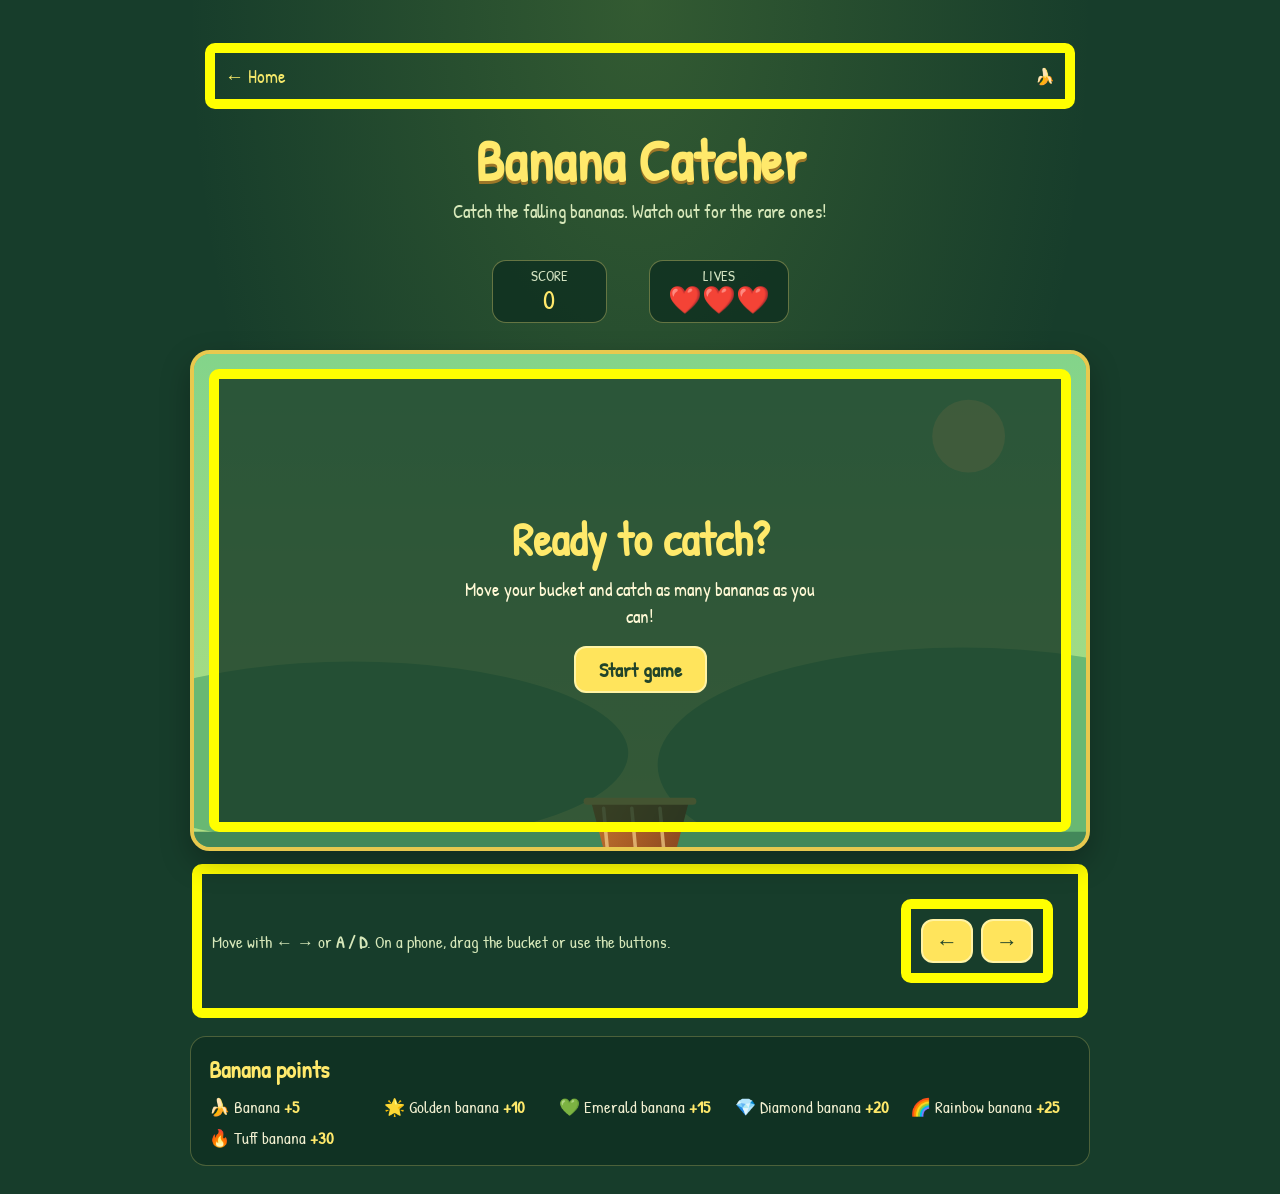
==== banana_games.html @ b711241d "made a banana game" ====
<!DOCTYPE html>
<html lang="en">

<head>
    <meta charset="UTF-8">
    <meta name="viewport" content="width=device-width, initial-scale=1.0">
    <title>Banana Catcher - Bananapedia</title>
    <link rel="stylesheet" href="bananas.css">
    <link rel="preconnect" href="https://fonts.googleapis.com">
    <link rel="preconnect" href="https://fonts.gstatic.com" crossorigin>
    <link href="https://fonts.googleapis.com/css2?family=Patrick+Hand&display=swap" rel="stylesheet">
    <style>
        body.game-page {
            min-height: 100vh;
            box-sizing: border-box;
            margin: 0;
            padding: 28px 20px;
            border: 0;
            border-radius: 0;
            background:
                radial-gradient(ellipse at 50% 0, rgba(151, 196, 74, .22), transparent 50%),
                #173d2b;
            color: #fff9d6;
            font-family: "Patrick Hand", cursive;
        }

        .game-page *,
        .game-page *::before,
        .game-page *::after {
            box-sizing: border-box;
        }

        .game-page .game-shell {
            width: min(100%, 900px);
            margin: 0 auto;
        }

        .game-page .topline {
            display: flex;
            align-items: center;
            justify-content: space-between;
            gap: 16px;
            margin-bottom: 22px;
        }

        .game-page .home-link {
            color: #f5e86a;
            font-size: 19px;
            text-decoration: none;
        }

        .game-page .home-link:hover {
            color: #fff6a2;
            text-decoration: underline;
        }

        .game-page h1 {
            margin: 0;
            color: #ffe96b;
            font-size: clamp(36px, 7vw, 58px);
            line-height: 1;
            text-align: center;
            text-decoration: none;
            text-shadow: 0 3px 0 #9c7628;
        }

        .game-page .subtitle {
            width: auto;
            margin: 9px 0 20px;
            color: #d7e8ba;
            font-size: 19px;
            text-align: center;
        }

        .game-page .scoreboard {
            display: flex;
            justify-content: center;
            flex-wrap: wrap;
            gap: 12px;
            margin-bottom: 12px;
        }

        .game-page .score-card {
            min-width: 115px;
            padding: 7px 18px;
            border: 1px solid rgba(255, 237, 129, .35);
            border-radius: 14px;
            background: rgba(13, 45, 31, .75);
            text-align: center;
        }

        .game-page .score-label {
            display: block;
            color: #d4e4c2;
            font-size: 15px;
            line-height: 1.1;
        }

        .game-page .score-value {
            display: block;
            color: #ffe96b;
            font-size: 27px;
            line-height: 1.15;
        }

        .game-page .stage {
            position: relative;
            overflow: hidden;
            border: 4px solid #e8c94e;
            border-radius: 20px;
            background: #75bf72;
            box-shadow: 0 12px 30px rgba(0, 0, 0, .28);
        }

        .game-page canvas {
            display: block;
            width: 100%;
            aspect-ratio: 760 / 420;
            touch-action: none;
        }

        .game-page .overlay {
            position: absolute;
            inset: 0;
            display: grid;
            place-content: center;
            justify-items: center;
            padding: 20px;
            background: rgba(16, 49, 33, .77);
            text-align: center;
        }

        .game-page .overlay[hidden] {
            display: none;
        }

        .game-page .overlay h2 {
            margin: 0 0 6px;
            color: #ffe96b;
            font-size: clamp(30px, 6vw, 46px);
            text-decoration: none;
        }

        .game-page .overlay p {
            width: auto;
            max-width: 380px;
            margin: 0 0 17px;
            color: #fff9d6;
            font-size: 19px;
        }

        .game-page button {
            width: auto;
            min-height: 44px;
            height: auto;
            margin: 0;
            padding: 8px 23px;
            border: 2px solid #fff3a4;
            border-radius: 12px;
            background: #ffe45c;
            color: #21442a;
            font: inherit;
            font-size: 20px;
            font-weight: bold;
            transition: transform .12s, background-color .12s;
        }

        .game-page button:hover {
            width: auto;
            height: auto;
            background: #fff092;
            transform: translateY(-2px);
            cursor: pointer;
        }

        .game-page button:focus-visible,
        .game-page a:focus-visible {
            outline: 3px solid #fff;
            outline-offset: 3px;
        }

        .game-page .controls {
            display: flex;
            align-items: center;
            justify-content: space-between;
            gap: 12px;
            margin: 13px 2px 18px;
            color: #d7e8ba;
            font-size: 17px;
        }

        .game-page .touch-controls {
            display: flex;
            gap: 8px;
        }

        .game-page .touch-controls button {
            min-width: 48px;
            padding: 5px 13px;
            font-size: 22px;
        }

        .game-page .legend {
            padding: 16px 18px;
            border: 1px solid rgba(255, 237, 129, .25);
            border-radius: 16px;
            background: rgba(13, 45, 31, .65);
        }

        .game-page .legend h2 {
            margin: 0 0 10px;
            color: #ffe96b;
            font-size: 24px;
            text-decoration: none;
        }

        .game-page .banana-list {
            display: grid;
            grid-template-columns: repeat(auto-fit, minmax(135px, 1fr));
            gap: 8px 14px;
            margin: 0;
            padding: 0;
            list-style: none;
        }

        .game-page .banana-list li {
            color: #f2f0d1;
            font-size: 17px;
        }

        .game-page .banana-list strong {
            color: #ffe96b;
        }

        @media (max-width: 520px) {
            body.game-page {
                padding: 20px 12px;
            }

            .game-page .topline {
                margin-bottom: 18px;
            }

            .game-page .home-link {
                font-size: 16px;
            }

            .game-page .controls {
                align-items: flex-start;
                font-size: 15px;
            }

            .game-page .touch-controls {
                flex-shrink: 0;
            }
        }
    </style>
</head>

<body class="game-page">
    <main class="game-shell">
        <div class="topline">
            <a class="home-link" href="index.html">&larr; Home</a>
            <span aria-hidden="true">🍌</span>
        </div>
        <h1>Banana Catcher</h1>
        <p class="subtitle">Catch the falling bananas. Watch out for the rare ones!</p>

        <section class="scoreboard" aria-label="Game stats">
            <div class="score-card">
                <span class="score-label">SCORE</span>
                <span class="score-value" id="score" aria-live="polite">0</span>
            </div>
            <div class="score-card">
                <span class="score-label">LIVES</span>
                <span class="score-value" id="lives" aria-live="polite">❤️❤️❤️</span>
            </div>
        </section>

        <section class="stage" aria-label="Banana catching game">
            <canvas id="game-canvas" width="760" height="420" aria-label="Game field. Move the bucket to catch falling bananas."></canvas>
            <div class="overlay" id="overlay">
                <h2 id="overlay-title">Ready to catch?</h2>
                <p id="overlay-message">Move your bucket and catch as many bananas as you can!</p>
                <button id="start-button" type="button">Start game</button>
            </div>
        </section>

        <div class="controls">
            <span>Move with <strong>&larr; &rarr;</strong> or <strong>A / D</strong>. On a phone, drag the bucket or use the buttons.</span>
            <div class="touch-controls" aria-label="Touch controls">
                <button id="left-button" type="button" aria-label="Move bucket left">&larr;</button>
                <button id="right-button" type="button" aria-label="Move bucket right">&rarr;</button>
            </div>
        </div>

        <section class="legend" aria-labelledby="banana-values-heading">
            <h2 id="banana-values-heading">Banana points</h2>
            <ul class="banana-list">
                <li>🍌 Banana <strong>+5</strong></li>
                <li>🌟 Golden banana <strong>+10</strong></li>
                <li>💚 Emerald banana <strong>+15</strong></li>
                <li>💎 Diamond banana <strong>+20</strong></li>
                <li>🌈 Rainbow banana <strong>+25</strong></li>
                <li>🔥 Tuff banana <strong>+30</strong></li>
            </ul>
        </section>
    </main>

    <script>
        (() => {
            const canvas = document.getElementById("game-canvas");
            const ctx = canvas.getContext("2d");
            const scoreDisplay = document.getElementById("score");
            const livesDisplay = document.getElementById("lives");
            const overlay = document.getElementById("overlay");
            const overlayTitle = document.getElementById("overlay-title");
            const overlayMessage = document.getElementById("overlay-message");
            const startButton = document.getElementById("start-button");
            const width = 760;
            const height = 420;
            const basket = { x: width / 2, y: height - 46, width: 100, height: 48, speed: 440 };
            const bananaTypes = [
                { name: "Banana", points: 5, color: "#ffe45c", chance: 58, emoji: "🍌" },
                { name: "Golden", points: 10, color: "#ffbf24", chance: 13, emoji: "🍌" },
                { name: "Emerald", points: 15, color: "#54e58a", chance: 10, emoji: "🍌" },
                { name: "Diamond", points: 20, color: "#76e5ff", chance: 8, emoji: "🍌" },
                { name: "Rainbow", points: 25, color: "#e795ff", chance: 7, emoji: "🍌" },
                { name: "Tuff", points: 30, color: "#ff795e", chance: 4, emoji: "🍌" }
            ];
            let bananas = [];
            let score = 0;
            let lives = 3;
            let state = "ready";
            let lastTime = 0;
            let spawnTimer = 0;
            let elapsed = 0;
            let moveDirection = 0;
            let pointerIsDown = false;

            function resizeCanvas() {
                const rect = canvas.getBoundingClientRect();
                const pixelRatio = window.devicePixelRatio || 1;
                canvas.width = Math.round(rect.width * pixelRatio);
                canvas.height = Math.round(rect.height * pixelRatio);
                ctx.setTransform(canvas.width / width, 0, 0, canvas.height / height, 0, 0);
                draw();
            }

            function chooseBananaType() {
                const roll = Math.random() * 100;
                let total = 0;
                for (const type of bananaTypes) {
                    total += type.chance;
                    if (roll < total) return type;
                }
                return bananaTypes[0];
            }

            function spawnBanana() {
                const type = chooseBananaType();
                bananas.push({
                    x: 28 + Math.random() * (width - 56),
                    y: -25,
                    speed: 125 + Math.random() * 35 + Math.min(elapsed * 2.2, 145),
                    type
                });
            }

            function setScore(value) {
                score = value;
                scoreDisplay.textContent = score;
            }

            function setLives(value) {
                lives = value;
                livesDisplay.textContent = "❤️".repeat(lives) + "🖤".repeat(3 - lives);
            }

            function startGame() {
                bananas = [];
                elapsed = 0;
                spawnTimer = 0;
                moveDirection = 0;
                basket.x = width / 2;
                setScore(0);
                setLives(3);
                state = "playing";
                overlay.hidden = true;
                lastTime = performance.now();
            }

            function endGame() {
                state = "over";
                overlayTitle.textContent = "Game over!";
                overlayMessage.textContent = `You scored ${score} points. Ready for another round?`;
                startButton.textContent = "Play again";
                overlay.hidden = false;
            }

            function moveBasketTo(clientX) {
                const rect = canvas.getBoundingClientRect();
                basket.x = Math.max(basket.width / 2, Math.min(width - basket.width / 2,
                    ((clientX - rect.left) / rect.width) * width));
            }

            function drawBackground() {
                const sky = ctx.createLinearGradient(0, 0, 0, height);
                sky.addColorStop(0, "#83d48a");
                sky.addColorStop(1, "#b2df83");
                ctx.fillStyle = sky;
                ctx.fillRect(0, 0, width, height);

                ctx.fillStyle = "rgba(255, 244, 154, .7)";
                ctx.beginPath();
                ctx.arc(660, 70, 31, 0, Math.PI * 2);
                ctx.fill();

                ctx.fillStyle = "#69b873";
                ctx.beginPath();
                ctx.ellipse(135, 340, 235, 78, 0, 0, Math.PI * 2);
                ctx.ellipse(655, 350, 260, 100, 0, 0, Math.PI * 2);
                ctx.fill();

                ctx.fillStyle = "#43885a";
                ctx.fillRect(0, height - 13, width, 13);
            }

            function drawBanana(banana) {
                const { type, x, y } = banana;
                ctx.save();
                ctx.shadowColor = type.color;
                ctx.shadowBlur = type.name === "Banana" ? 0 : 17;
                ctx.font = "36px 'Apple Color Emoji', 'Segoe UI Emoji', sans-serif";
                ctx.textAlign = "center";
                ctx.textBaseline = "middle";
                ctx.fillText(type.emoji, x, y);
                ctx.restore();

                if (type.name !== "Banana") {
                    ctx.font = "bold 11px 'Patrick Hand', sans-serif";
                    ctx.textAlign = "center";
                    ctx.textBaseline = "middle";
                    const labelWidth = type.name.length * 7 + 12;
                    ctx.fillStyle = "rgba(25, 55, 37, .82)";
                    ctx.beginPath();
                    ctx.roundRect(x - labelWidth / 2, y + 20, labelWidth, 17, 7);
                    ctx.fill();
                    ctx.fillStyle = type.color;
                    ctx.fillText(type.name, x, y + 28);
                }
            }

            function drawBasket() {
                const x = basket.x;
                const y = basket.y;
                const left = x - basket.width / 2;
                const right = x + basket.width / 2;
                const body = ctx.createLinearGradient(left, y, right, y + basket.height);
                body.addColorStop(0, "#c77b32");
                body.addColorStop(.5, "#a95d26");
                body.addColorStop(1, "#80421f");

                ctx.fillStyle = body;
                ctx.beginPath();
                ctx.moveTo(left + 8, y + 6);
                ctx.lineTo(right - 8, y + 6);
                ctx.lineTo(right - 19, y + basket.height);
                ctx.lineTo(left + 19, y + basket.height);
                ctx.closePath();
                ctx.fill();

                ctx.strokeStyle = "#f3ca69";
                ctx.lineWidth = 6;
                ctx.lineCap = "round";
                ctx.beginPath();
                ctx.moveTo(left + 5, y + 7);
                ctx.lineTo(right - 5, y + 7);
                ctx.stroke();

                ctx.strokeStyle = "rgba(255, 224, 153, .62)";
                ctx.lineWidth = 3;
                for (let stripe = -1; stripe <= 1; stripe++) {
                    const stripeX = x + stripe * 24;
                    ctx.beginPath();
                    ctx.moveTo(stripeX - 7, y + 13);
                    ctx.lineTo(stripeX - 4, y + basket.height - 2);
                    ctx.stroke();
                }
            }

            function draw() {
                if (!ctx) return;
                ctx.clearRect(0, 0, width, height);
                drawBackground();
                bananas.forEach(drawBanana);
                drawBasket();
            }

            function update(delta) {
                if (state !== "playing") return;
                elapsed += delta;
                basket.x += moveDirection * basket.speed * delta;
                basket.x = Math.max(basket.width / 2, Math.min(width - basket.width / 2, basket.x));

                spawnTimer += delta;
                const spawnInterval = Math.max(.38, .92 - elapsed * .008);
                while (spawnTimer >= spawnInterval) {
                    spawnTimer -= spawnInterval;
                    spawnBanana();
                }

                for (let index = bananas.length - 1; index >= 0; index--) {
                    const banana = bananas[index];
                    banana.y += banana.speed * delta;

                    const basketTop = basket.y + 4;
                    if (banana.y >= basketTop && banana.y <= basket.y + basket.height
                        && Math.abs(banana.x - basket.x) < basket.width / 2 + 5) {
                        setScore(score + banana.type.points);
                        bananas.splice(index, 1);
                    } else if (banana.y > height + 24) {
                        bananas.splice(index, 1);
                        setLives(lives - 1);
                        if (lives === 0) {
                            endGame();
                            break;
                        }
                    }
                }
            }

            function frame(timestamp) {
                const delta = Math.min((timestamp - lastTime) / 1000, .05);
                lastTime = timestamp;
                update(delta);
                draw();
                requestAnimationFrame(frame);
            }

            startButton.addEventListener("click", startGame);
            canvas.addEventListener("pointerdown", event => {
                pointerIsDown = true;
                canvas.setPointerCapture(event.pointerId);
                moveBasketTo(event.clientX);
            });
            canvas.addEventListener("pointermove", event => {
                if (pointerIsDown) moveBasketTo(event.clientX);
            });
            canvas.addEventListener("pointerup", () => { pointerIsDown = false; });
            canvas.addEventListener("pointercancel", () => { pointerIsDown = false; });

            document.addEventListener("keydown", event => {
                if (event.key === "ArrowLeft" || event.key.toLowerCase() === "a") {
                    moveDirection = -1;
                    if (event.key.startsWith("Arrow")) event.preventDefault();
                } else if (event.key === "ArrowRight" || event.key.toLowerCase() === "d") {
                    moveDirection = 1;
                    if (event.key.startsWith("Arrow")) event.preventDefault();
                }
            });
            document.addEventListener("keyup", event => {
                if ((event.key === "ArrowLeft" || event.key.toLowerCase() === "a") && moveDirection < 0) {
                    moveDirection = 0;
                } else if ((event.key === "ArrowRight" || event.key.toLowerCase() === "d") && moveDirection > 0) {
                    moveDirection = 0;
                }
            });

            function pressDirection(direction) {
                moveDirection = direction;
            }

            document.getElementById("left-button").addEventListener("pointerdown", event => {
                event.preventDefault();
                pressDirection(-1);
            });
            document.getElementById("right-button").addEventListener("pointerdown", event => {
                event.preventDefault();
                pressDirection(1);
            });
            document.addEventListener("pointerup", () => { moveDirection = 0; });
            document.addEventListener("pointercancel", () => { moveDirection = 0; });

            window.addEventListener("resize", resizeCanvas);
            resizeCanvas();
            requestAnimationFrame(frame);
        })();
    </script>
</body>

</html>
---- bananas.css ----
body {
    background-color: #2C5F34;
    margin: 0px;
    padding: 10px;
    border: 30px solid rgb(226, 226, 12);
    border-radius: 20px;
    font-family: "Patrick Hand", "cursive";
}

h1 {
    color: yellow;
    text-decoration: underline;
    margin-left: 15px;

}

h2 {
    color: rgb(226, 226, 12);
    text-decoration: underline;
    
}

h3 {
    color: rgb(214, 214, 80);
    text-decoration: underline;
}

h4 {
    color: rgb(197, 197, 22);
    text-decoration: underline;
}

p {
    width: 85%;
    line-height: 1.4;
    color: rgb(229, 229, 85);
}

a {
    color: rgb(229, 229, 85);
}

a:hover {
    color: rgb(220, 220, 55)
}


figure {
    display: inline-block;
    width: fit-content;
    vertical-align: top;
    margin: 10px;
    color: rgb(229, 229, 85);
    text-decoration: underline;
    border: 10px solid rgb(214, 214, 18);
    padding: 20px;
    margin-right: 20%;
    border-radius: 10px;
}

figure img {
    display: block;
    width: auto;
    max-width: 100%;
}

div {
    border: 10px solid yellow;
    border-radius: 10px;
    padding: 10px;
    margin: 15px
}

img {
    width: 35%;
}

button {
    color: #2C5F34;
    background-color: yellow;
    margin: 0 15px 15px 15px;
    width: 100px;
    height: 35px;
    border-radius: 10px;
    border: none;
    font-family: "Patrick Hand", "cursive";
    font-weight: bold;
    font-size: 17px;
    
}

button:hover {
    background-color: rgb(204, 204, 17);
    cursor: pointer;
    width: 105px;
    height: 37px;

}



div h1 {
    margin: 0;
}
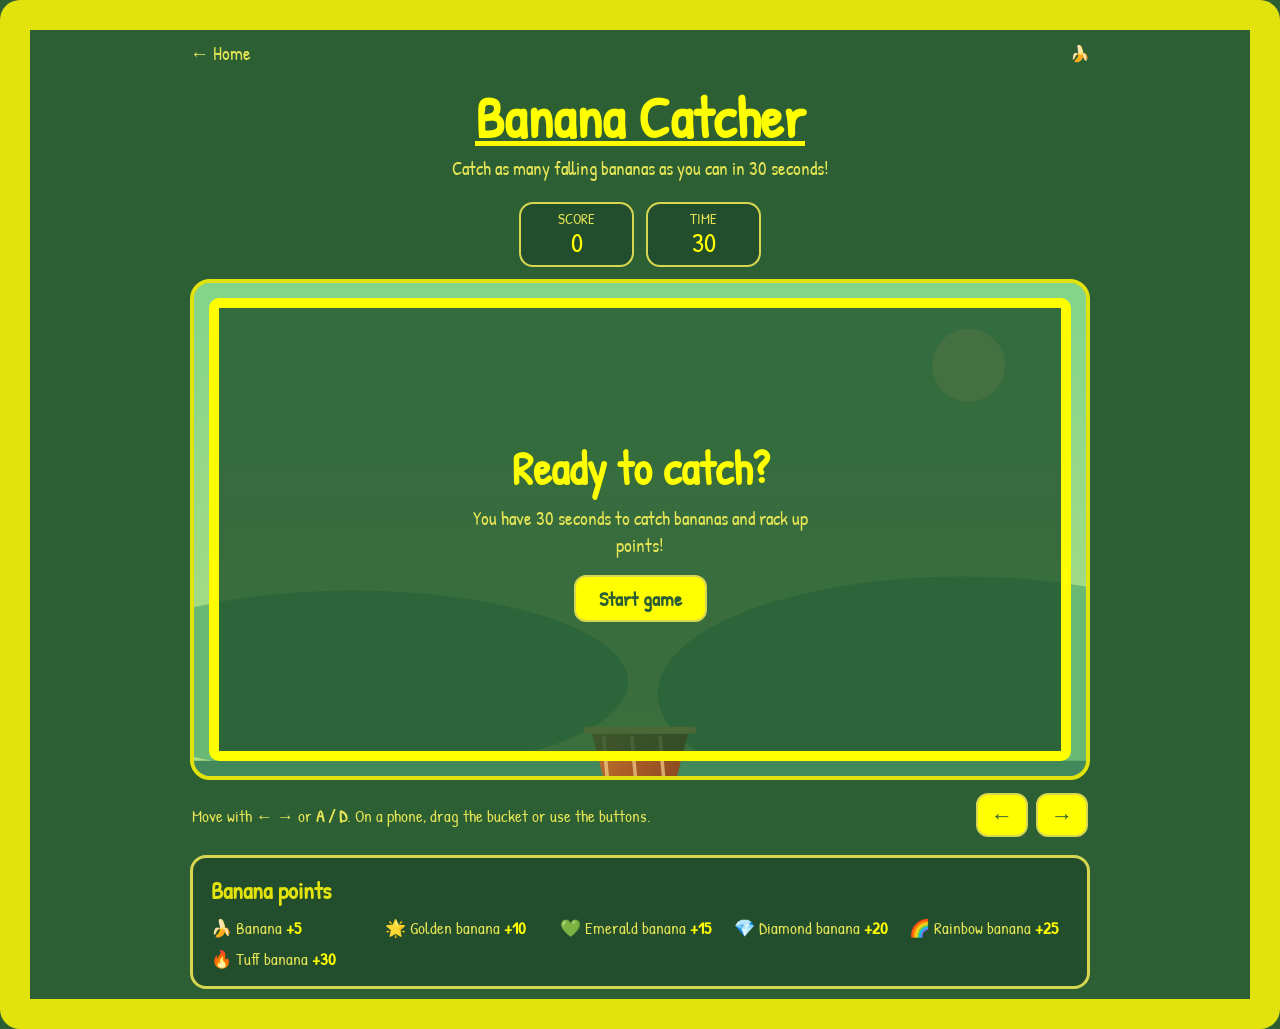
==== commit 0acc5e50: "changed banana game" ====
--- a/banana_games.html
+++ b/banana_games.html
@@ -14,13 +14,11 @@
             min-height: 100vh;
             box-sizing: border-box;
             margin: 0;
-            padding: 28px 20px;
-            border: 0;
-            border-radius: 0;
-            background:
-                radial-gradient(ellipse at 50% 0, rgba(151, 196, 74, .22), transparent 50%),
-                #173d2b;
-            color: #fff9d6;
+            padding: 10px;
+            border: 30px solid rgb(226, 226, 12);
+            border-radius: 20px;
+            background-color: #2C5F34;
+            color: rgb(229, 229, 85);
             font-family: "Patrick Hand", cursive;
         }
 
@@ -28,6 +26,17 @@
         .game-page *::before,
         .game-page *::after {
             box-sizing: border-box;
+        }
+
+        .game-page .topline,
+        .game-page .scoreboard,
+        .game-page .score-card,
+        .game-page .controls,
+        .game-page .touch-controls {
+            border: 0;
+            border-radius: 0;
+            padding: 0;
+            margin: 0;
         }
 
         .game-page .game-shell {
@@ -44,30 +53,29 @@
         }
 
         .game-page .home-link {
-            color: #f5e86a;
+            color: rgb(229, 229, 85);
             font-size: 19px;
             text-decoration: none;
         }
 
         .game-page .home-link:hover {
-            color: #fff6a2;
+            color: yellow;
             text-decoration: underline;
         }
 
         .game-page h1 {
             margin: 0;
-            color: #ffe96b;
+            color: yellow;
             font-size: clamp(36px, 7vw, 58px);
             line-height: 1;
             text-align: center;
-            text-decoration: none;
-            text-shadow: 0 3px 0 #9c7628;
+            text-decoration: underline;
         }
 
         .game-page .subtitle {
             width: auto;
             margin: 9px 0 20px;
-            color: #d7e8ba;
+            color: rgb(229, 229, 85);
             font-size: 19px;
             text-align: center;
         }
@@ -77,28 +85,28 @@
             justify-content: center;
             flex-wrap: wrap;
             gap: 12px;
-            margin-bottom: 12px;
+            margin: 0 0 12px;
         }
 
         .game-page .score-card {
             min-width: 115px;
             padding: 7px 18px;
-            border: 1px solid rgba(255, 237, 129, .35);
+            border: 2px solid rgb(214, 214, 80);
             border-radius: 14px;
-            background: rgba(13, 45, 31, .75);
+            background: #234e2d;
             text-align: center;
         }
 
         .game-page .score-label {
             display: block;
-            color: #d4e4c2;
+            color: rgb(229, 229, 85);
             font-size: 15px;
             line-height: 1.1;
         }
 
         .game-page .score-value {
             display: block;
-            color: #ffe96b;
+            color: yellow;
             font-size: 27px;
             line-height: 1.15;
         }
@@ -106,10 +114,9 @@
         .game-page .stage {
             position: relative;
             overflow: hidden;
-            border: 4px solid #e8c94e;
+            border: 4px solid rgb(226, 226, 12);
             border-radius: 20px;
             background: #75bf72;
-            box-shadow: 0 12px 30px rgba(0, 0, 0, .28);
         }
 
         .game-page canvas {
@@ -126,7 +133,7 @@
             place-content: center;
             justify-items: center;
             padding: 20px;
-            background: rgba(16, 49, 33, .77);
+            background: rgba(28, 79, 42, .78);
             text-align: center;
         }
 
@@ -136,7 +143,7 @@
 
         .game-page .overlay h2 {
             margin: 0 0 6px;
-            color: #ffe96b;
+            color: yellow;
             font-size: clamp(30px, 6vw, 46px);
             text-decoration: none;
         }
@@ -145,7 +152,7 @@
             width: auto;
             max-width: 380px;
             margin: 0 0 17px;
-            color: #fff9d6;
+            color: rgb(229, 229, 85);
             font-size: 19px;
         }
 
@@ -155,10 +162,10 @@
             height: auto;
             margin: 0;
             padding: 8px 23px;
-            border: 2px solid #fff3a4;
+            border: 2px solid rgb(214, 214, 80);
             border-radius: 12px;
-            background: #ffe45c;
-            color: #21442a;
+            background: yellow;
+            color: #2C5F34;
             font: inherit;
             font-size: 20px;
             font-weight: bold;
@@ -168,7 +175,7 @@
         .game-page button:hover {
             width: auto;
             height: auto;
-            background: #fff092;
+            background: rgb(204, 204, 17);
             transform: translateY(-2px);
             cursor: pointer;
         }
@@ -185,7 +192,7 @@
             justify-content: space-between;
             gap: 12px;
             margin: 13px 2px 18px;
-            color: #d7e8ba;
+            color: rgb(229, 229, 85);
             font-size: 17px;
         }
 
@@ -202,14 +209,14 @@
 
         .game-page .legend {
             padding: 16px 18px;
-            border: 1px solid rgba(255, 237, 129, .25);
+            border: 3px solid rgb(214, 214, 80);
             border-radius: 16px;
-            background: rgba(13, 45, 31, .65);
+            background: #234e2d;
         }
 
         .game-page .legend h2 {
             margin: 0 0 10px;
-            color: #ffe96b;
+            color: rgb(226, 226, 12);
             font-size: 24px;
             text-decoration: none;
         }
@@ -224,17 +231,18 @@
         }
 
         .game-page .banana-list li {
-            color: #f2f0d1;
+            color: rgb(229, 229, 85);
             font-size: 17px;
         }
 
         .game-page .banana-list strong {
-            color: #ffe96b;
+            color: yellow;
         }
 
         @media (max-width: 520px) {
             body.game-page {
-                padding: 20px 12px;
+                padding: 10px;
+                border-width: 16px;
             }
 
             .game-page .topline {
@@ -264,7 +272,7 @@
             <span aria-hidden="true">🍌</span>
         </div>
         <h1>Banana Catcher</h1>
-        <p class="subtitle">Catch the falling bananas. Watch out for the rare ones!</p>
+        <p class="subtitle">Catch as many falling bananas as you can in 30 seconds!</p>
 
         <section class="scoreboard" aria-label="Game stats">
             <div class="score-card">
@@ -272,8 +280,8 @@
                 <span class="score-value" id="score" aria-live="polite">0</span>
             </div>
             <div class="score-card">
-                <span class="score-label">LIVES</span>
-                <span class="score-value" id="lives" aria-live="polite">❤️❤️❤️</span>
+            <span class="score-label">TIME</span>
+            <span class="score-value" id="timer" aria-live="polite">30</span>
             </div>
         </section>
 
@@ -281,7 +289,7 @@
             <canvas id="game-canvas" width="760" height="420" aria-label="Game field. Move the bucket to catch falling bananas."></canvas>
             <div class="overlay" id="overlay">
                 <h2 id="overlay-title">Ready to catch?</h2>
-                <p id="overlay-message">Move your bucket and catch as many bananas as you can!</p>
+                <p id="overlay-message">You have 30 seconds to catch bananas and rack up points!</p>
                 <button id="start-button" type="button">Start game</button>
             </div>
         </section>
@@ -312,13 +320,14 @@
             const canvas = document.getElementById("game-canvas");
             const ctx = canvas.getContext("2d");
             const scoreDisplay = document.getElementById("score");
-            const livesDisplay = document.getElementById("lives");
+            const timerDisplay = document.getElementById("timer");
             const overlay = document.getElementById("overlay");
             const overlayTitle = document.getElementById("overlay-title");
             const overlayMessage = document.getElementById("overlay-message");
             const startButton = document.getElementById("start-button");
             const width = 760;
             const height = 420;
+            const roundLength = 30;
             const basket = { x: width / 2, y: height - 46, width: 100, height: 48, speed: 440 };
             const bananaTypes = [
                 { name: "Banana", points: 5, color: "#ffe45c", chance: 58, emoji: "🍌" },
@@ -330,7 +339,6 @@
             ];
             let bananas = [];
             let score = 0;
-            let lives = 3;
             let state = "ready";
             let lastTime = 0;
             let spawnTimer = 0;
@@ -372,11 +380,6 @@
                 scoreDisplay.textContent = score;
             }
 
-            function setLives(value) {
-                lives = value;
-                livesDisplay.textContent = "❤️".repeat(lives) + "🖤".repeat(3 - lives);
-            }
-
             function startGame() {
                 bananas = [];
                 elapsed = 0;
@@ -384,7 +387,7 @@
                 moveDirection = 0;
                 basket.x = width / 2;
                 setScore(0);
-                setLives(3);
+                timerDisplay.textContent = roundLength;
                 state = "playing";
                 overlay.hidden = true;
                 lastTime = performance.now();
@@ -392,8 +395,8 @@
 
             function endGame() {
                 state = "over";
-                overlayTitle.textContent = "Game over!";
-                overlayMessage.textContent = `You scored ${score} points. Ready for another round?`;
+                overlayTitle.textContent = "Time's up!";
+                overlayMessage.textContent = `You scored ${score} points. Ready to try for a new high score?`;
                 startButton.textContent = "Play again";
                 overlay.hidden = false;
             }
@@ -500,6 +503,13 @@
             function update(delta) {
                 if (state !== "playing") return;
                 elapsed += delta;
+                const timeLeft = Math.max(0, roundLength - Math.floor(elapsed));
+                timerDisplay.textContent = timeLeft;
+                if (elapsed >= roundLength) {
+                    endGame();
+                    return;
+                }
+
                 basket.x += moveDirection * basket.speed * delta;
                 basket.x = Math.max(basket.width / 2, Math.min(width - basket.width / 2, basket.x));
 
@@ -512,20 +522,23 @@
 
                 for (let index = bananas.length - 1; index >= 0; index--) {
                     const banana = bananas[index];
+                    if (banana.caught) {
+                        banana.y += 150 * delta;
+                        banana.catchTime += delta;
+                        if (banana.catchTime >= .3) bananas.splice(index, 1);
+                        continue;
+                    }
+
                     banana.y += banana.speed * delta;
 
                     const basketTop = basket.y + 4;
                     if (banana.y >= basketTop && banana.y <= basket.y + basket.height
                         && Math.abs(banana.x - basket.x) < basket.width / 2 + 5) {
                         setScore(score + banana.type.points);
-                        bananas.splice(index, 1);
+                        banana.caught = true;
+                        banana.catchTime = 0;
                     } else if (banana.y > height + 24) {
                         bananas.splice(index, 1);
-                        setLives(lives - 1);
-                        if (lives === 0) {
-                            endGame();
-                            break;
-                        }
                     }
                 }
             }
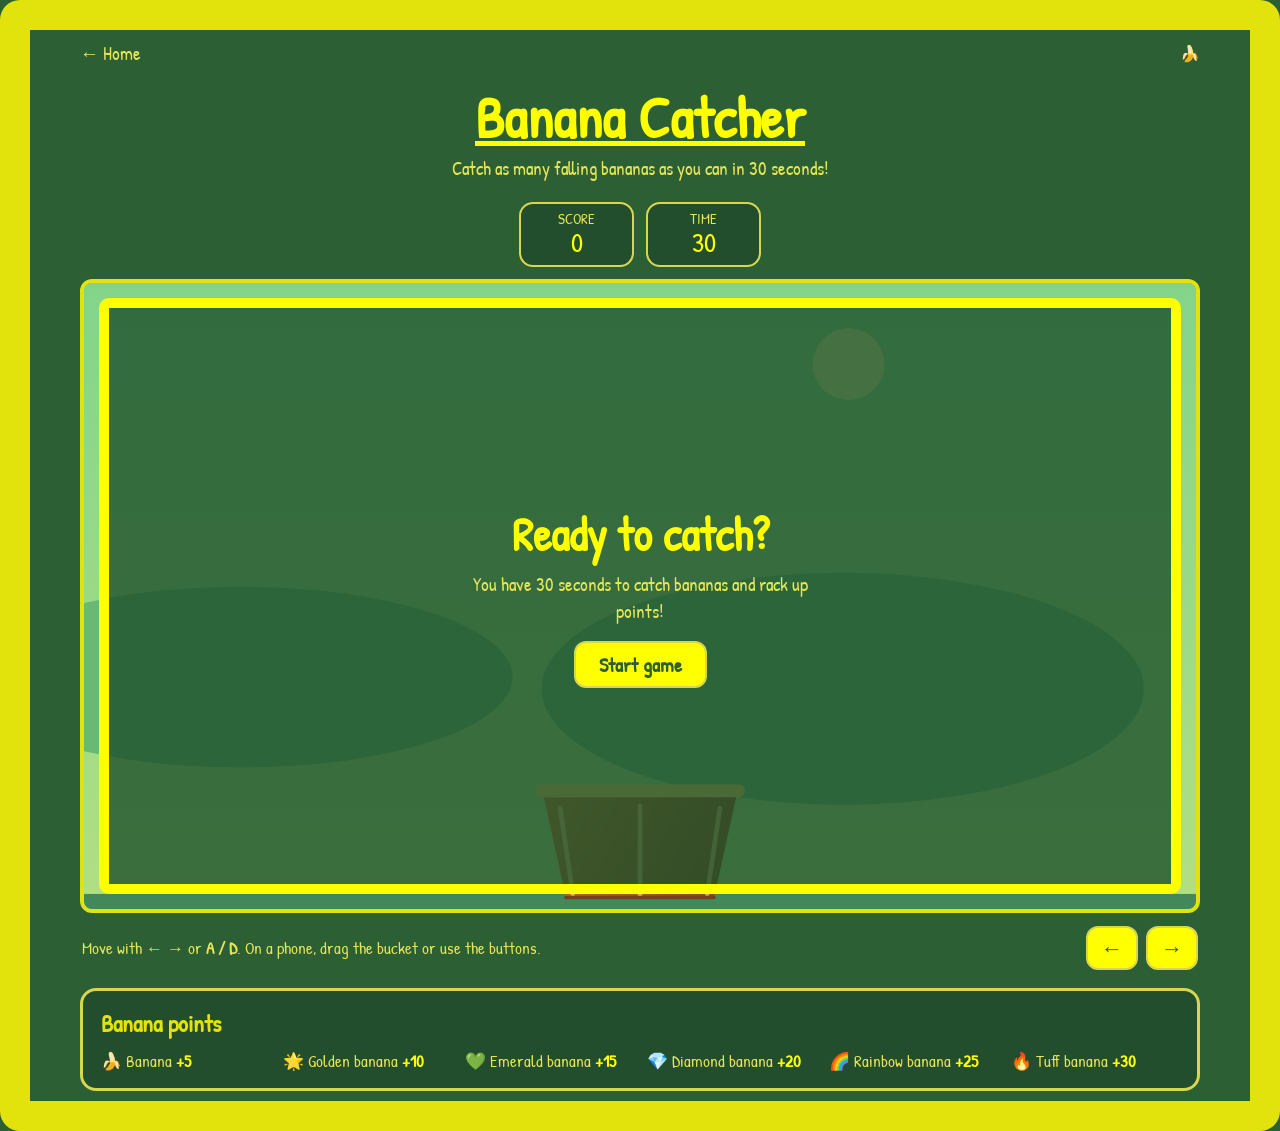
==== commit 1bf377cb: "chnged banana game" ====
--- a/banana_games.html
+++ b/banana_games.html
@@ -40,7 +40,7 @@
         }
 
         .game-page .game-shell {
-            width: min(100%, 900px);
+            width: min(100%, 1120px);
             margin: 0 auto;
         }
 
@@ -115,14 +115,14 @@
             position: relative;
             overflow: hidden;
             border: 4px solid rgb(226, 226, 12);
-            border-radius: 20px;
+            border-radius: 12px;
             background: #75bf72;
         }
 
         .game-page canvas {
             display: block;
             width: 100%;
-            aspect-ratio: 760 / 420;
+            aspect-ratio: 960 / 540;
             touch-action: none;
         }
 
@@ -280,13 +280,13 @@
                 <span class="score-value" id="score" aria-live="polite">0</span>
             </div>
             <div class="score-card">
-            <span class="score-label">TIME</span>
-            <span class="score-value" id="timer" aria-live="polite">30</span>
+                <span class="score-label">TIME</span>
+                <span class="score-value" id="timer" aria-live="polite">30</span>
             </div>
         </section>
 
         <section class="stage" aria-label="Banana catching game">
-            <canvas id="game-canvas" width="760" height="420" aria-label="Game field. Move the bucket to catch falling bananas."></canvas>
+            <canvas id="game-canvas" width="960" height="540" aria-label="Game field. Move the bucket to catch falling bananas."></canvas>
             <div class="overlay" id="overlay">
                 <h2 id="overlay-title">Ready to catch?</h2>
                 <p id="overlay-message">You have 30 seconds to catch bananas and rack up points!</p>
@@ -325,19 +325,20 @@
             const overlayTitle = document.getElementById("overlay-title");
             const overlayMessage = document.getElementById("overlay-message");
             const startButton = document.getElementById("start-button");
-            const width = 760;
-            const height = 420;
+            const width = 960;
+            const height = 540;
             const roundLength = 30;
-            const basket = { x: width / 2, y: height - 46, width: 100, height: 48, speed: 440 };
+            const basket = { x: width / 2, y: height - 110, width: 178, height: 100, speed: 560 };
             const bananaTypes = [
-                { name: "Banana", points: 5, color: "#ffe45c", chance: 58, emoji: "🍌" },
-                { name: "Golden", points: 10, color: "#ffbf24", chance: 13, emoji: "🍌" },
-                { name: "Emerald", points: 15, color: "#54e58a", chance: 10, emoji: "🍌" },
-                { name: "Diamond", points: 20, color: "#76e5ff", chance: 8, emoji: "🍌" },
-                { name: "Rainbow", points: 25, color: "#e795ff", chance: 7, emoji: "🍌" },
-                { name: "Tuff", points: 30, color: "#ff795e", chance: 4, emoji: "🍌" }
+                { name: "Banana", points: 5, color: "#ffe45c", highlight: "#fff3a6", outline: "#9b741d", chance: 58 },
+                { name: "Golden", points: 10, color: "#ffb719", highlight: "#ffe98a", outline: "#a56708", chance: 13 },
+                { name: "Emerald", points: 15, color: "#42d17c", highlight: "#a0ffc1", outline: "#147243", chance: 10 },
+                { name: "Diamond", points: 20, color: "#58cbed", highlight: "#d0f8ff", outline: "#28799b", chance: 8 },
+                { name: "Rainbow", points: 25, color: "#f16bdb", highlight: "#fff1a1", outline: "#853f9e", chance: 7 },
+                { name: "Tuff", points: 30, color: "#ff684f", highlight: "#ffc27d", outline: "#8a2929", chance: 4 }
             ];
             let bananas = [];
+            let caughtTypes = [];
             let score = 0;
             let state = "ready";
             let lastTime = 0;
@@ -368,10 +369,11 @@
             function spawnBanana() {
                 const type = chooseBananaType();
                 bananas.push({
-                    x: 28 + Math.random() * (width - 56),
-                    y: -25,
+                    x: 38 + Math.random() * (width - 76),
+                    y: -38,
                     speed: 125 + Math.random() * 35 + Math.min(elapsed * 2.2, 145),
-                    type
+                    type,
+                    wobble: Math.random() * Math.PI * 2
                 });
             }
 
@@ -382,6 +384,7 @@
 
             function startGame() {
                 bananas = [];
+                caughtTypes = [];
                 elapsed = 0;
                 spawnTimer = 0;
                 moveDirection = 0;
@@ -429,32 +432,107 @@
                 ctx.fillRect(0, height - 13, width, 13);
             }
 
+            function drawFruit(type, x, y, scale, rotation) {
+                ctx.save();
+                ctx.translate(x, y);
+                ctx.rotate(rotation || 0);
+                ctx.scale(scale, scale);
+                ctx.shadowColor = type.color;
+                ctx.shadowBlur = type.name === "Banana" ? 0 : 17;
+                const skin = ctx.createLinearGradient(-24, -23, 22, 24);
+                skin.addColorStop(0, type.name === "Rainbow" ? "#ff638e" : type.color);
+                skin.addColorStop(.55, type.name === "Rainbow" ? "#ffe767" : type.highlight);
+                skin.addColorStop(1, type.name === "Rainbow" ? "#7f8fff" : type.color);
+                ctx.fillStyle = skin;
+                ctx.strokeStyle = type.outline;
+                ctx.lineWidth = 2.5;
+                ctx.lineJoin = "round";
+                ctx.beginPath();
+                ctx.moveTo(-14, -23);
+                ctx.lineTo(-7, -28);
+                ctx.quadraticCurveTo(-10, -15, -22, -6);
+                ctx.quadraticCurveTo(-29, 8, -18, 19);
+                ctx.quadraticCurveTo(-4, 31, 14, 22);
+                ctx.quadraticCurveTo(23, 17, 27, 7);
+                ctx.lineTo(21, 8);
+                ctx.quadraticCurveTo(12, 19, 2, 16);
+                ctx.quadraticCurveTo(-11, 14, -13, 5);
+                ctx.quadraticCurveTo(-15, -4, -5, -12);
+                ctx.quadraticCurveTo(6, -21, 18, -21);
+                ctx.lineTo(14, -27);
+                ctx.quadraticCurveTo(0, -29, -14, -23);
+                ctx.closePath();
+                ctx.fill();
+                ctx.stroke();
+                ctx.shadowBlur = 0;
+
+                ctx.strokeStyle = "rgba(255,255,255,.55)";
+                ctx.lineWidth = 2;
+                ctx.beginPath();
+                ctx.moveTo(-17, -4);
+                ctx.quadraticCurveTo(-18, 8, -8, 15);
+                ctx.stroke();
+
+                if (type.name === "Diamond" || type.name === "Emerald") {
+                    ctx.fillStyle = "rgba(255,255,255,.66)";
+                    ctx.beginPath();
+                    ctx.moveTo(2, -7);
+                    ctx.lineTo(12, -3);
+                    ctx.lineTo(7, 7);
+                    ctx.closePath();
+                    ctx.fill();
+                    ctx.fillStyle = "rgba(0,0,0,.14)";
+                    ctx.beginPath();
+                    ctx.moveTo(12, -3);
+                    ctx.lineTo(19, 0);
+                    ctx.lineTo(7, 7);
+                    ctx.closePath();
+                    ctx.fill();
+                } else if (type.name === "Tuff") {
+                    ctx.fillStyle = type.outline;
+                    for (let spike = 0; spike < 3; spike++) {
+                        const spikeX = -8 + spike * 12;
+                        ctx.beginPath();
+                        ctx.moveTo(spikeX - 4, -19 + spike * 2);
+                        ctx.lineTo(spikeX, -29 + spike * 2);
+                        ctx.lineTo(spikeX + 4, -18 + spike * 2);
+                        ctx.fill();
+                    }
+                } else if (type.name === "Golden" || type.name === "Rainbow") {
+                    ctx.fillStyle = "#fff8c4";
+                    ctx.beginPath();
+                    ctx.arc(5, -13, 2, 0, Math.PI * 2);
+                    ctx.arc(15, 2, 1.7, 0, Math.PI * 2);
+                    ctx.fill();
+                }
+
+                ctx.fillStyle = "#70421f";
+                ctx.beginPath();
+                ctx.roundRect(-17, -27, 9, 6, 2);
+                ctx.fill();
+                ctx.restore();
+            }
+
             function drawBanana(banana) {
                 const { type, x, y } = banana;
-                ctx.save();
-                ctx.shadowColor = type.color;
-                ctx.shadowBlur = type.name === "Banana" ? 0 : 17;
-                ctx.font = "36px 'Apple Color Emoji', 'Segoe UI Emoji', sans-serif";
-                ctx.textAlign = "center";
-                ctx.textBaseline = "middle";
-                ctx.fillText(type.emoji, x, y);
-                ctx.restore();
-
-                if (type.name !== "Banana") {
-                    ctx.font = "bold 11px 'Patrick Hand', sans-serif";
+                const scale = banana.caught ? Math.max(.25, 1 - banana.catchTime * 2.5) : 1;
+                const wobble = Math.sin(elapsed * 5 + banana.wobble) * .12;
+                drawFruit(type, x, y, scale, wobble);
+                if (!banana.caught && type.name !== "Banana") {
+                    ctx.font = "bold 14px 'Patrick Hand', sans-serif";
                     ctx.textAlign = "center";
                     ctx.textBaseline = "middle";
-                    const labelWidth = type.name.length * 7 + 12;
-                    ctx.fillStyle = "rgba(25, 55, 37, .82)";
+                    const labelWidth = type.name.length * 8 + 14;
+                    ctx.fillStyle = "rgba(35, 78, 45, .92)";
                     ctx.beginPath();
-                    ctx.roundRect(x - labelWidth / 2, y + 20, labelWidth, 17, 7);
+                    ctx.roundRect(x - labelWidth / 2, y + 31, labelWidth, 19, 8);
                     ctx.fill();
-                    ctx.fillStyle = type.color;
-                    ctx.fillText(type.name, x, y + 28);
+                    ctx.fillStyle = type.highlight;
+                    ctx.fillText(type.name, x, y + 40);
                 }
             }
 
-            function drawBasket() {
+            function drawBasketBody() {
                 const x = basket.x;
                 const y = basket.y;
                 const left = x - basket.width / 2;
@@ -466,38 +544,66 @@
 
                 ctx.fillStyle = body;
                 ctx.beginPath();
-                ctx.moveTo(left + 8, y + 6);
-                ctx.lineTo(right - 8, y + 6);
-                ctx.lineTo(right - 19, y + basket.height);
-                ctx.lineTo(left + 19, y + basket.height);
+                ctx.moveTo(left + 5, y + 9);
+                ctx.lineTo(right - 5, y + 9);
+                ctx.lineTo(right - 25, y + basket.height);
+                ctx.lineTo(left + 25, y + basket.height);
                 ctx.closePath();
                 ctx.fill();
-
+            }
+
+            function drawBasketContents() {
+                const columns = 4;
+                const spacing = 34;
+                caughtTypes.slice(-12).forEach((type, index) => {
+                    const row = Math.floor(index / columns);
+                    const column = index % columns;
+                    const x = basket.x + (column - 1.5) * spacing;
+                    const y = basket.y + basket.height - 19 - row * 22;
+                    drawFruit(type, x, y, .48, 0);
+                });
+            }
+
+            function drawBasketDetails() {
+                const x = basket.x;
+                const y = basket.y;
+                const left = x - basket.width / 2;
+                const right = x + basket.width / 2;
                 ctx.strokeStyle = "#f3ca69";
-                ctx.lineWidth = 6;
+                ctx.lineWidth = 11;
                 ctx.lineCap = "round";
                 ctx.beginPath();
-                ctx.moveTo(left + 5, y + 7);
-                ctx.lineTo(right - 5, y + 7);
+                ctx.moveTo(left + 4, y + 8);
+                ctx.lineTo(right - 4, y + 8);
                 ctx.stroke();
 
                 ctx.strokeStyle = "rgba(255, 224, 153, .62)";
+                ctx.lineWidth = 4;
+                ctx.beginPath();
+                ctx.moveTo(left + 20, y + 23);
+                ctx.lineTo(left + 31, y + basket.height - 3);
+                ctx.moveTo(x, y + 21);
+                ctx.lineTo(x, y + basket.height - 2);
+                ctx.moveTo(right - 20, y + 23);
+                ctx.lineTo(right - 31, y + basket.height - 3);
+                ctx.stroke();
+
+                ctx.strokeStyle = "#74411f";
                 ctx.lineWidth = 3;
-                for (let stripe = -1; stripe <= 1; stripe++) {
-                    const stripeX = x + stripe * 24;
-                    ctx.beginPath();
-                    ctx.moveTo(stripeX - 7, y + 13);
-                    ctx.lineTo(stripeX - 4, y + basket.height - 2);
-                    ctx.stroke();
-                }
+                ctx.beginPath();
+                ctx.moveTo(left + 25, y + basket.height);
+                ctx.lineTo(right - 25, y + basket.height);
+                ctx.stroke();
             }
 
             function draw() {
                 if (!ctx) return;
                 ctx.clearRect(0, 0, width, height);
                 drawBackground();
+                drawBasketBody();
+                drawBasketContents();
                 bananas.forEach(drawBanana);
-                drawBasket();
+                drawBasketDetails();
             }
 
             function update(delta) {
@@ -523,21 +629,24 @@
                 for (let index = bananas.length - 1; index >= 0; index--) {
                     const banana = bananas[index];
                     if (banana.caught) {
-                        banana.y += 150 * delta;
+                        banana.y += 205 * delta;
                         banana.catchTime += delta;
-                        if (banana.catchTime >= .3) bananas.splice(index, 1);
+                        if (banana.catchTime >= .4) {
+                            caughtTypes.push(banana.type);
+                            bananas.splice(index, 1);
+                        }
                         continue;
                     }
 
                     banana.y += banana.speed * delta;
 
-                    const basketTop = basket.y + 4;
-                    if (banana.y >= basketTop && banana.y <= basket.y + basket.height
-                        && Math.abs(banana.x - basket.x) < basket.width / 2 + 5) {
+                    const basketTop = basket.y + 10;
+                    if (banana.y + 27 >= basketTop && banana.y <= basket.y + basket.height
+                        && Math.abs(banana.x - basket.x) < basket.width * .42) {
                         setScore(score + banana.type.points);
                         banana.caught = true;
                         banana.catchTime = 0;
-                    } else if (banana.y > height + 24) {
+                    } else if (banana.y > height + 40) {
                         bananas.splice(index, 1);
                     }
                 }
